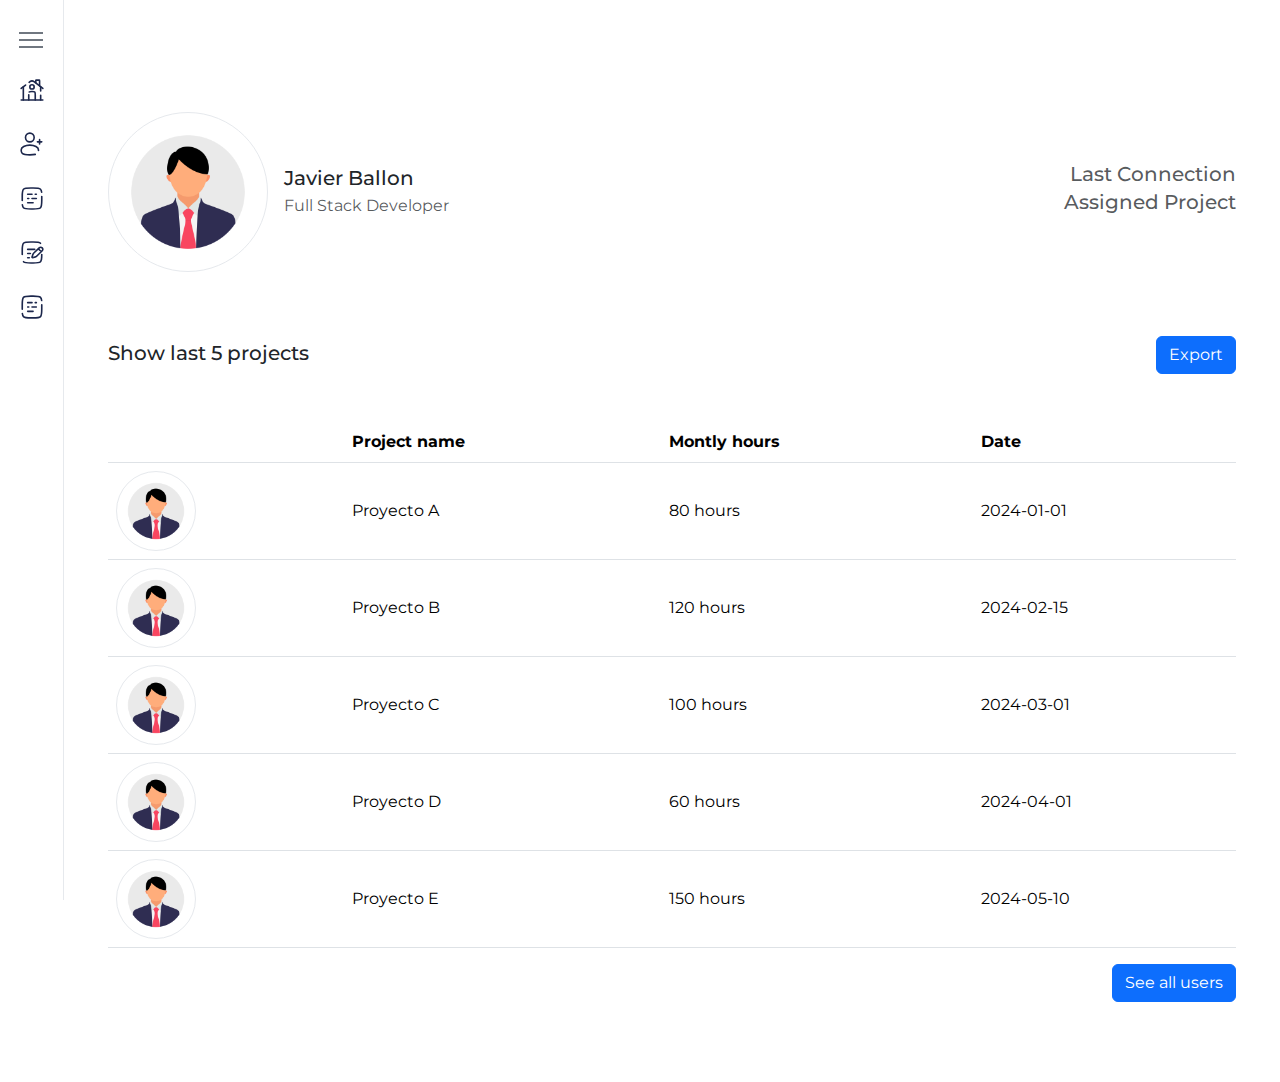
==== index.html @ 5c4740a0 "Se creo vista para users y admin" ====
<!DOCTYPE html>
<html lang="en">
<head>
    <meta charset="UTF-8">
    <meta name="viewport" content="width=device-width, initial-scale=1.0">
    <title>Web app Task Register</title>
    <link href="https://cdn.jsdelivr.net/npm/bootstrap@5.3.3/dist/css/bootstrap.min.css" rel="stylesheet" integrity="sha384-QWTKZyjpPEjISv5WaRU9OFeRpok6YctnYmDr5pNlyT2bRjXh0JMhjY6hW+ALEwIH" crossorigin="anonymous">
    <link rel="stylesheet" href="/css/style.css">
</head>
<body>
    <header>
        <div class="sidebar-app" id="sidebar">
            <nav>
                <ul>
                    <li class="menu-container-app">
                        <div class="menu-app" id="menu">
                            <div></div>
                            <div></div>
                            <div></div>
                        </div>
                    </li>
                    <li>
                        <a href="#">
                            <img src="/assets/icon/home-icon.svg" alt="">
                            <span>Home</span>
                        </a>
                    </li>
                    <li>
                        <a href="#">
                            <img src="/assets/icon/user-add-icon.svg" alt="">
                            <span>New User</span>
                        </a>
                    </li>
                    <li>
                        <a href="#">
                            <img src="/assets/icon/list-icon.svg" alt="">
                            <span> List User</span>
                        </a>
                    </li>
                    <li>
                        <a href="#">
                            <img src="/assets/icon/project-add-icon.svg" alt="">
                            <span>New Project</span>
                        </a>
                    </li>
                    <li>
                        <a href="#">
                            <img src="/assets/icon/list-icon.svg" alt="">
                            <span>List Project</span>
                        </a>
                    </li>
                </ul>
            </nav>
        </div>
    </header>
    <main id="main">
        <div class="container-fluid">
            <div class="row align-items-center">
              <div class="col-md-6 d-flex align-items-center">
                <div class="profile-icon me-3">
                    <img src="/assets/img/profile-img.png" alt="" class="rounded-circle profile-img">
                </div>
                <div>
                    <div class="h5 mb-1">
                        Javier Ballon
                    </div>
                    <div class="text-muted">
                        Full Stack Developer
                    </div>
                </div>
              </div>
              <div class="col-md-6 text-md-end">
                <div class="h5 mb-1 text-muted">Last Connection</div>
                <div class="h5 text-muted">Assigned Project</div>
              </div>
            </div>
        </div>
        <div class="container-fluid pt-5">
            <div class="row align-items-center">
                <div class="col-md-6 d-flex align-items-center">
                    <div class="h5 mb-1">
                        Show last 5 projects
                    </div>
                </div>
                <div class="col-md-6 text-md-end">
                    <button type="button" class="btn btn-primary">Export</button>
                </div>
            </div>
        </div>
        <div class="container-fluid py-5">
            <div class="row align-items-center">
                <div class="col-12">
                    <table class="table mx-auto">
                        <thead>
                          <tr>
                            <th scope="col"></th>
                            <th scope="col">Project name</th>
                            <th scope="col">Montly hours</th>
                            <th scope="col">Date</th>
                          </tr>
                        </thead>
                        <tbody>
                          <tr>
                            <th scope="row profile-icon me-3">
                                <img src="/assets/img/profile-img.png" alt="" class="rounded-circle profile-img-user">
                            </th>
                            <td class="align-middle">Proyecto A</td>
                            <td class="align-middle">80 hours</td>
                            <td class="align-middle">2024-01-01</td>
                          </tr>
                          <tr>
                            <th scope="row profile-icon me-3">
                                <img src="/assets/img/profile-img.png" alt="" class="rounded-circle profile-img-user">
                            </th>
                            <td class="align-middle">Proyecto B</td>
                            <td class="align-middle">120 hours</td>
                            <td class="align-middle">2024-02-15</td>
                          </tr>
                          <tr>
                            <th scope="row profile-icon me-3">
                                <img src="/assets/img/profile-img.png" alt="" class="rounded-circle profile-img-user">
                            </th>
                            <td class="align-middle">Proyecto C</td>
                            <td class="align-middle">100 hours</td>
                            <td class="align-middle">2024-03-01</td>
                          </tr>
                          <tr>
                            <th scope="row profile-icon me-3">
                                <img src="/assets/img/profile-img.png" alt="" class="rounded-circle profile-img-user">
                            </th>
                            <td class="align-middle">Proyecto D</td>
                            <td class="align-middle">60 hours</td>
                            <td class="align-middle">2024-04-01</td>
                          </tr>
                          <tr>
                            <th scope="row profile-icon me-3">
                                <img src="/assets/img/profile-img.png" alt="" class="rounded-circle profile-img-user">
                            </th>
                            <td class="align-middle">Proyecto E</td>
                            <td class="align-middle">150 hours</td>
                            <td class="align-middle">2024-05-10</td>
                          </tr>
                        </tbody>
                      </table>
                </div>
                <div class="col-md-12 text-md-end">
                    <button type="button" class="btn btn-primary">See all users</button>
                </div>
            </div>
        </div>
    </main>
    <script src="/script.js"></script>
    <script src="https://cdn.jsdelivr.net/npm/bootstrap@5.3.3/dist/js/bootstrap.bundle.min.js" integrity="sha384-YvpcrYf0tY3lHB60NNkmXc5s9fDVZLESaAA55NDzOxhy9GkcIdslK1eN7N6jIeHz" crossorigin="anonymous"></script>
</body>
</html>
---- css/style.css ----
@import url('https://fonts.googleapis.com/css2?family=Montserrat:ital,wght@0,100..900;1,100..900&display=swap');

:root {
    --background-color: white;
    --text-title-color: #053D4E;
    --text-color: #32363B;
    --icon-color: #32363B;
    --icon-menu-color: #707780;
    --menu-color: #707780;

    --text-selected-color: #355CC0;
    --background-selected: #EBF0FF;
    --background-hover: #EBF0FF;

    --border-color: #E6E9ED;
}

* {
    margin: 0;
    padding: 0;
    box-sizing: border-box;
    font-family: "Montserrat", sans-serif;
}

body {
    width: 100%;
    height: 100vh;
}

.sidebar-app {
    margin-top: 0;
    width: 4rem;
    height: 100%;
    position: fixed;
    top: 0;
    left: 0;
    z-index: 100;
    padding: 1.1rem 0;
    border-right: 1px solid var(--border-color);
    overflow-y: auto;
    background-color: var(--background-color);
    transition: width 0.5s ease;
}

.sidebar-app.menu-toggle-app {
    width: 13rem;
}

.sidebar-app ul {
    list-style: none;
    padding: 0;
    margin: 0;
}

.sidebar-app li {
    list-style: none;
}

.sidebar-app a {
    display: flex;
    align-items: center;
    gap: 1.3rem;
    padding: 0.9rem 0.7rem;
    text-decoration: none;
    margin: 0 0.5rem;
    border-radius: 0.5rem;
    white-space: nowrap;
    overflow: hidden;
    color: var(--text-color);
}

.sidebar-app a:hover {
    background-color: var(--background-hover);
}

.sidebar-app img {
    width: 1.6rem;
}

.menu-container-app {
    display: flex;
    align-items: center;
    gap: 1.3rem;
    padding: 0.9rem 0.7rem;
    margin: 0 0.5rem;
    cursor: pointer;
}

.menu-app {
    width: 1.5rem;
    height: 1rem;
    display: flex;
    flex-direction: column;
    justify-content: space-between;
}

.menu-app div {
    width: 100% !important;
    height: 0.15rem !important;
    background-color: var(--menu-color) !important;
}

main {
    margin-top: 4rem;
    margin-left: 4rem;
    padding: 2rem;
    transition: margin-left 0.5s ease;
}

main.menu-toggle-app {
    margin-left: 13rem;
}

.profile-icon {
    display: flex;
    justify-content: center;
    align-items: center;
    padding: 1rem 0;
}

.profile-img {
    width: 10rem;
    height: 10rem;
    border: 1px solid var(--border-color);
}

.profile-img-user {
    width: 5rem;
    height: 5rem;
    border: 1px solid var(--border-color);
}
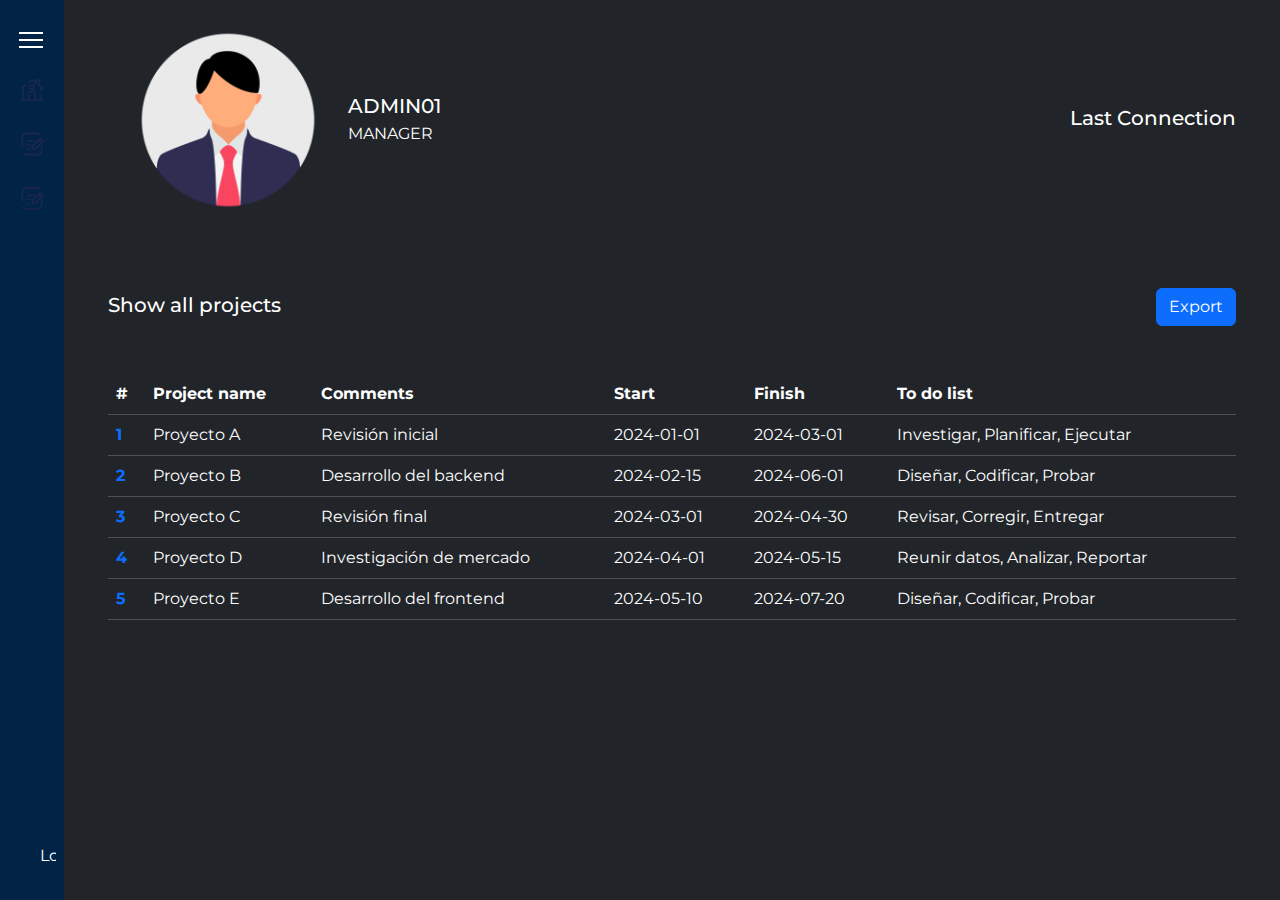
==== commit 22460286: "Se aplicaron las funciones correspondientes para mostrar las opciones dentro de dashboard de admin e" ====
--- a/index.html
+++ b/index.html
@@ -7,11 +7,11 @@
     <link href="https://cdn.jsdelivr.net/npm/bootstrap@5.3.3/dist/css/bootstrap.min.css" rel="stylesheet" integrity="sha384-QWTKZyjpPEjISv5WaRU9OFeRpok6YctnYmDr5pNlyT2bRjXh0JMhjY6hW+ALEwIH" crossorigin="anonymous">
     <link rel="stylesheet" href="/css/style.css">
 </head>
-<body>
+<body class="text-white">
     <header>
-        <div class="sidebar-app" id="sidebar">
-            <nav>
-                <ul>
+        <div>
+            <nav class="sidebar-app text-light" id="sidebar">
+                <ul class="list-unstyled flex-grow-1">
                     <li class="menu-container-app">
                         <div class="menu-app" id="menu">
                             <div></div>
@@ -20,33 +20,27 @@
                         </div>
                     </li>
                     <li>
-                        <a href="#">
+                        <a href="/index.html">
                             <img src="/assets/icon/home-icon.svg" alt="">
-                            <span>Home</span>
+                            <span class="">Home</span>
                         </a>
                     </li>
                     <li>
-                        <a href="#">
-                            <img src="/assets/icon/user-add-icon.svg" alt="">
-                            <span>New User</span>
-                        </a>
-                    </li>
-                    <li>
-                        <a href="#">
-                            <img src="/assets/icon/list-icon.svg" alt="">
-                            <span> List User</span>
-                        </a>
-                    </li>
-                    <li>
-                        <a href="#">
+                        <a href="#" id="add-project-admin" onclick="openForm()">
                             <img src="/assets/icon/project-add-icon.svg" alt="">
                             <span>New Project</span>
                         </a>
                     </li>
                     <li>
+                        <a href="#" id="list-users">
+                            <img src="/assets/icon/project-add-icon.svg" alt="">
+                            <span>List Users</span>
+                        </a>
+                    </li>
+                    <li class="mt-auto">
                         <a href="#">
-                            <img src="/assets/icon/list-icon.svg" alt="">
-                            <span>List Project</span>
+                            <img src="/assets/icon/logout-icon.svg" alt="">
+                            <span>Logout</span>
                         </a>
                     </li>
                 </ul>
@@ -54,32 +48,90 @@
         </div>
     </header>
     <main id="main">
+
         <div class="container-fluid">
             <div class="row align-items-center">
               <div class="col-md-6 d-flex align-items-center">
-                <div class="profile-icon me-3">
+                <div class="profile-icon">
                     <img src="/assets/img/profile-img.png" alt="" class="rounded-circle profile-img">
                 </div>
                 <div>
                     <div class="h5 mb-1">
-                        Javier Ballon
-                    </div>
-                    <div class="text-muted">
-                        Full Stack Developer
+                        ADMIN01
+                    </div>
+                    <div>
+                        MANAGER
                     </div>
                 </div>
               </div>
               <div class="col-md-6 text-md-end">
-                <div class="h5 mb-1 text-muted">Last Connection</div>
-                <div class="h5 text-muted">Assigned Project</div>
+                <div class="h5 mb-1">Last Connection</div>
               </div>
             </div>
         </div>
+
+        <div class="position-fixed top-0 start-0 end-0 bottom-0 bg-light bg-opacity-50 d-flex justify-content-center align-items-center z-index-1050 hidden-form" id="hidden-form-admin">
+            <div class="bg-black p-4 rounded shadow-lg w-100" style="max-width: 32rem; position: relative;">
+                <form action="" method="post">
+                    <h4 class="text-center text-light fw-bold mb-4">ADD PROJECT</h4>
+                    <div>
+                        <label for="projectName"></label>
+                        <input type="text" class="form-control custom-input" id="projectName" placeholder="Project name">
+                    </div>
+                    <div>
+                        <label for="comments"></label>
+                        <textarea type="text" class="form-control custom-input" id="comments" placeholder="Comments"></textarea>
+                    </div>
+                    <div class="mb-3">
+                        <label for="toDoList"></label>
+                        <textarea  class="form-control custom-input" id="toDoList" placeholder="To do list"></textarea>
+                    </div>
+                    <div class="d-flex justify-content-end">
+                        <button type="button" id="close-form" class="btn btn-danger me-2" onclick="closeForm()">Close</button>
+                        <button type="button" class="btn btn-success">Create</button>
+                    </div>
+                </form>
+            </div>
+        </div>
+        <div class="position-fixed top-0 start-0 end-0 bottom-0 bg-light bg-opacity-50 d-flex justify-content-center align-items-center z-index-1050 hidden-form-update" id="hidden-form-update-admin">
+            <div class="bg-black p-4 rounded shadow-lg w-100" style="max-width: 32rem; position: relative;">
+                <form action="" method="post">
+                    <h4 class="text-center text-light fw-bold mb-4">UPDATE PROJECT</h4>
+                    <div>
+                        <label for="projectName"></label>
+                        <input type="text" class="form-control custom-input" id="projectName" placeholder="Project name">
+                    </div>
+                    <div>
+                        <label for="comments"></label>
+                        <textarea type="text" class="form-control custom-input" id="comments" placeholder="Comments"></textarea>
+                    </div>
+                    <div class="mb-3">
+                        <label for="toDoList"></label>
+                        <textarea  class="form-control custom-input" id="toDoList" placeholder="To do list"></textarea>
+                    </div>
+                    <div class="d-flex justify-content-end">
+                        <button type="button" id="close-form" class="btn btn-danger me-2" onclick="closeFormUpdate()">Close</button>
+                        <button type="button" class="btn btn-success">Update</button>
+                    </div>
+                </form>
+            </div>
+        </div>
+        <div class="position-fixed top-0 start-0 end-0 bottom-0 bg-light bg-opacity-50 d-flex justify-content-center align-items-center z-index-1050 hidden-delete" id="hidden-delete-admin">
+            <div class="bg-black p-4 rounded-4 shadow-lg w-100" style="max-width: 32rem; position: relative;">
+                <h4 class="text-center text-light fw-bold mb-4">DELETE PROJECT</h4>
+                <p class="text-center">¿Estás seguro de que deseas eliminar este proyecto?</p>
+                <div class="d-flex justify-content-end">
+                    <button type="button" id="close-form" class="btn btn-danger me-2" style="width: 90px;">SI</button>
+                    <button type="button" class="btn btn-success" style="width: 90px;" onclick="closeDelete()">NO</button>
+                </div>
+            </div>
+        </div>
+
         <div class="container-fluid pt-5">
             <div class="row align-items-center">
                 <div class="col-md-6 d-flex align-items-center">
                     <div class="h5 mb-1">
-                        Show last 5 projects
+                        Show all projects
                     </div>
                 </div>
                 <div class="col-md-6 text-md-end">
@@ -87,69 +139,111 @@
                 </div>
             </div>
         </div>
+
         <div class="container-fluid py-5">
             <div class="row align-items-center">
                 <div class="col-12">
-                    <table class="table mx-auto">
+                    <table class="table table-dark mx-auto bg-black">
                         <thead>
                           <tr>
-                            <th scope="col"></th>
+                            <th scope="col">#</th>
                             <th scope="col">Project name</th>
-                            <th scope="col">Montly hours</th>
-                            <th scope="col">Date</th>
+                            <th scope="col">Comments</th>
+                            <th scope="col">Start</th>
+                            <th scope="col">Finish</th>
+                            <th scope="col">To do list</th>
                           </tr>
                         </thead>
                         <tbody>
                           <tr>
-                            <th scope="row profile-icon me-3">
-                                <img src="/assets/img/profile-img.png" alt="" class="rounded-circle profile-img-user">
-                            </th>
-                            <td class="align-middle">Proyecto A</td>
-                            <td class="align-middle">80 hours</td>
-                            <td class="align-middle">2024-01-01</td>
-                          </tr>
-                          <tr>
-                            <th scope="row profile-icon me-3">
-                                <img src="/assets/img/profile-img.png" alt="" class="rounded-circle profile-img-user">
-                            </th>
-                            <td class="align-middle">Proyecto B</td>
-                            <td class="align-middle">120 hours</td>
-                            <td class="align-middle">2024-02-15</td>
-                          </tr>
-                          <tr>
-                            <th scope="row profile-icon me-3">
-                                <img src="/assets/img/profile-img.png" alt="" class="rounded-circle profile-img-user">
-                            </th>
-                            <td class="align-middle">Proyecto C</td>
-                            <td class="align-middle">100 hours</td>
-                            <td class="align-middle">2024-03-01</td>
-                          </tr>
-                          <tr>
-                            <th scope="row profile-icon me-3">
-                                <img src="/assets/img/profile-img.png" alt="" class="rounded-circle profile-img-user">
-                            </th>
-                            <td class="align-middle">Proyecto D</td>
-                            <td class="align-middle">60 hours</td>
-                            <td class="align-middle">2024-04-01</td>
-                          </tr>
-                          <tr>
-                            <th scope="row profile-icon me-3">
-                                <img src="/assets/img/profile-img.png" alt="" class="rounded-circle profile-img-user">
-                            </th>
-                            <td class="align-middle">Proyecto E</td>
-                            <td class="align-middle">150 hours</td>
-                            <td class="align-middle">2024-05-10</td>
+                            <td>
+                                <a href="#" class="text-primary fw-bold text-decoration-none" data-menu="1" onclick="toggleMenu(event, 1)">
+                                    1
+                                </a>
+                                <div class="menu-admin position-absolute mt-2 border border-light bg-black text-light hidden-menu-admin" style="width: 12rem; z-index: 1050;" data-menu="1">
+                                    <button class="btn btn-link menu-item text-decoration-none text-white d-flex" onclick="editProject(1)">Edit</button>
+                                    <button class="btn btn-link menu-item text-decoration-none text-danger" onclick="deleteProject(1)">Delete</button>
+                                </div>
+                            </td>
+                            <td>Proyecto A</td>
+                            <td>Revisión inicial</td>
+                            <td>2024-01-01</td>
+                            <td>2024-03-01</td>
+                            <td>Investigar, Planificar, Ejecutar</td>
+                          </tr>
+                          <tr>
+                            <td>
+                                <a href="#" class="text-primary fw-bold text-decoration-none" data-menu="2" onclick="toggleMenu(event, 2)">
+                                    2
+                                </a>
+                                <div class="menu-admin position-absolute mt-2 border border-light bg-black text-light hidden-menu-admin" style="width: 12rem; z-index: 1050;" data-menu="2">
+                                    <button class="btn btn-link menu-item text-decoration-none text-white d-flex" onclick="editProject(2)">Edit</button>
+                                    <button class="btn btn-link menu-item text-decoration-none text-danger" onclick="deleteProject(2)">Delete</button>
+                                </div>
+                            </td>
+                            <td>Proyecto B</td>
+                            <td>Desarrollo del backend</td>
+                            <td>2024-02-15</td>
+                            <td>2024-06-01</td>
+                            <td>Diseñar, Codificar, Probar</td>   
+                          </tr>
+                          <tr>
+                            <td>
+                                <a href="#" class="text-primary fw-bold text-decoration-none" data-menu="3" onclick="toggleMenu(event, 3)">
+                                    3
+                                </a>
+                                <div class="menu-admin position-absolute mt-2 border border-light bg-black text-light hidden-menu-admin" style="width: 12rem; z-index: 1050;" data-menu="3">
+                                    <button class="btn btn-link menu-item text-decoration-none text-white d-flex" onclick="editProject(3)">Edit</button>
+                                    <button class="btn btn-link menu-item text-decoration-none text-danger" onclick="deleteProject(3)">Delete</button>
+                                </div>
+                            </td>
+                            <td>Proyecto C</td>
+                            <td>Revisión final</td>
+                            <td>2024-03-01</td>
+                            <td>2024-04-30</td>
+                            <td>Revisar, Corregir, Entregar</td> 
+                          </tr>
+                          <tr>
+                            <td>
+                                <a href="#" class="text-primary fw-bold text-decoration-none" data-menu="4" onclick="toggleMenu(event, 4)">
+                                    4
+                                </a>
+                                <div class="menu-admin position-absolute mt-2 border border-light bg-black text-light hidden-menu-admin" style="width: 12rem; z-index: 1050;" data-menu="4">
+                                    <button class="btn btn-link menu-item text-decoration-none text-white d-flex" onclick="editProject(4)">Edit</button>
+                                    <button class="btn btn-link menu-item text-decoration-none text-danger" onclick="deleteProject(4)">Delete</button>
+                                </div>
+                            </td>
+                            <td>Proyecto D</td>
+                            <td>Investigación de mercado</td>
+                            <td>2024-04-01</td>
+                            <td>2024-05-15</td>
+                            <td>Reunir datos, Analizar, Reportar</td>
+                          </tr>
+                          <tr>
+                            <td>
+                                <a href="#" class="text-primary fw-bold text-decoration-none" data-menu="5" onclick="toggleMenu(event, 5)">
+                                    5
+                                </a>
+                                <div class="menu-admin position-absolute mt-2 border border-light bg-black text-light hidden-menu-admin" style="width: 12rem; z-index: 1050;" data-menu="5">
+                                    <button class="btn btn-link menu-item text-decoration-none text-white d-flex" onclick="editProject(5)">Edit</button>
+                                    <button class="btn btn-link menu-item text-decoration-none text-danger" onclick="deleteProject(5)">Delete</button>
+                                </div>
+                            </td>
+                            <td>Proyecto E</td>
+                            <td>Desarrollo del frontend</td>
+                            <td>2024-05-10</td>
+                            <td>2024-07-20</td>
+                            <td>Diseñar, Codificar, Probar</td>
                           </tr>
                         </tbody>
                       </table>
                 </div>
-                <div class="col-md-12 text-md-end">
-                    <button type="button" class="btn btn-primary">See all users</button>
-                </div>
-            </div>
-        </div>
+            </div>
+        </div>
+        
     </main>
-    <script src="/script.js"></script>
+    <script src="/script/script-sidebar.js"></script>
+    <script src="/script/script-dashboard-admin.js"></script>
     <script src="https://cdn.jsdelivr.net/npm/bootstrap@5.3.3/dist/js/bootstrap.bundle.min.js" integrity="sha384-YvpcrYf0tY3lHB60NNkmXc5s9fDVZLESaAA55NDzOxhy9GkcIdslK1eN7N6jIeHz" crossorigin="anonymous"></script>
 </body>
 </html>--- a/css/style.css
+++ b/css/style.css
@@ -1,12 +1,15 @@
 @import url('https://fonts.googleapis.com/css2?family=Montserrat:ital,wght@0,100..900;1,100..900&display=swap');
 
+/**Estilos generales */
 :root {
     --background-color: white;
+    --background-color-sidebar: #012446;
     --text-title-color: #053D4E;
     --text-color: #32363B;
+    --text-color-sidebar: #FFF;
     --icon-color: #32363B;
     --icon-menu-color: #707780;
-    --menu-color: #707780;
+    --menu-color: #FFF;
 
     --text-selected-color: #355CC0;
     --background-selected: #EBF0FF;
@@ -14,48 +17,48 @@
 
     --border-color: #E6E9ED;
 }
-
 * {
     margin: 0;
     padding: 0;
     box-sizing: border-box;
     font-family: "Montserrat", sans-serif;
 }
-
 body {
     width: 100%;
     height: 100vh;
+    background-color: #212529;
 }
 
+/**Estilos del sidebar */
 .sidebar-app {
+    display: flex;
+    flex-direction: column;
     margin-top: 0;
     width: 4rem;
-    height: 100%;
+    height: 100vh;
     position: fixed;
     top: 0;
     left: 0;
     z-index: 100;
     padding: 1.1rem 0;
-    border-right: 1px solid var(--border-color);
     overflow-y: auto;
-    background-color: var(--background-color);
+    background-color: var(--background-color-sidebar);
     transition: width 0.5s ease;
 }
-
 .sidebar-app.menu-toggle-app {
     width: 13rem;
 }
-
 .sidebar-app ul {
+    display: flex;
+    flex-direction: column;
     list-style: none;
     padding: 0;
     margin: 0;
+    height: 100%;
 }
-
 .sidebar-app li {
     list-style: none;
 }
-
 .sidebar-app a {
     display: flex;
     align-items: center;
@@ -66,26 +69,31 @@
     border-radius: 0.5rem;
     white-space: nowrap;
     overflow: hidden;
-    color: var(--text-color);
+    color: var(--text-color-sidebar);
 }
-
 .sidebar-app a:hover {
     background-color: var(--background-hover);
+    color: #000 !important;
 }
-
+.sidebar-app a:hover img{
+    filter: brightness(0) saturate(100%) invert(0%) sepia(100%) saturate(0%) hue-rotate(360deg) brightness(0) contrast(100%);
+}
 .sidebar-app img {
     width: 1.6rem;
 }
+.sidebar-app .logout {
+    margin-top: auto;
+}
 
+/**Estilso del menu hamburguesa */
 .menu-container-app {
-    display: flex;
+    display: block;
     align-items: center;
     gap: 1.3rem;
     padding: 0.9rem 0.7rem;
     margin: 0 0.5rem;
     cursor: pointer;
 }
-
 .menu-app {
     width: 1.5rem;
     height: 1rem;
@@ -93,39 +101,67 @@
     flex-direction: column;
     justify-content: space-between;
 }
-
 .menu-app div {
     width: 100% !important;
     height: 0.15rem !important;
     background-color: var(--menu-color) !important;
 }
 
+/**Estilos generales para el main */
 main {
-    margin-top: 4rem;
     margin-left: 4rem;
-    padding: 2rem;
+    padding: 0 2rem;
     transition: margin-left 0.5s ease;
 }
-
 main.menu-toggle-app {
     margin-left: 13rem;
 }
 
+/**Estilos para la seccion 1 del main, donde se muestran profile, full name, position y last connection */
 .profile-icon {
     display: flex;
     justify-content: center;
     align-items: center;
-    padding: 1rem 0;
 }
-
 .profile-img {
-    width: 10rem;
-    height: 10rem;
-    border: 1px solid var(--border-color);
+    width: 15rem;
+    height: 15rem;
 }
-
 .profile-img-user {
     width: 5rem;
     height: 5rem;
     border: 1px solid var(--border-color);
 }
+
+/**Estilos de la seccion 2 del main, donde se muestra la tabla con la informacion de los proyectos del admin */
+.table {
+    color: #0000;
+}
+.table-dark {
+    background-color: #000 !important;
+}
+
+/**Estilos para personalizar los formularios de las opciones para crear, actualizar y eliminar proyectos */
+.custom-input {
+    background-color: #D9D9D9 !important;
+}
+.custom-input:focus {
+    outline: none !important;
+    box-shadow: none !important;
+    border: 0;
+}
+.hidden-form {
+    display: none !important;
+}
+.hidden-menu-user {
+    display: none !important;
+}
+.hidden-menu-admin {
+    display: none !important;
+}
+.hidden-form-update {
+    display: none !important;
+}
+.hidden-delete {
+    display: none !important;
+}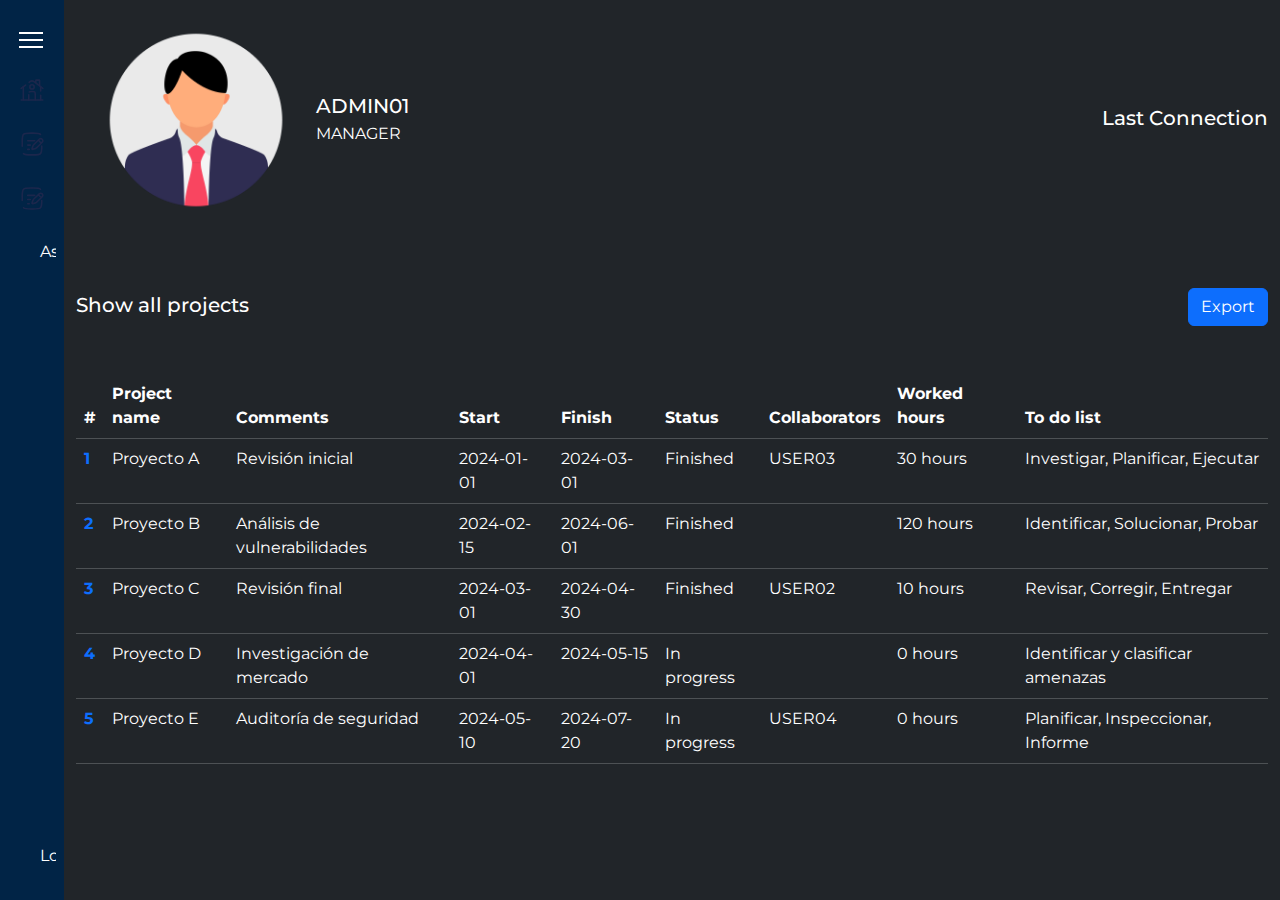
==== commit 33a2ac51: "Se modificaron las etiquetas dentro del dashboar de admin y se agregaron nuevas funciones en el scri" ====
--- a/index.html
+++ b/index.html
@@ -37,6 +37,12 @@
                             <span>List Users</span>
                         </a>
                     </li>
+                    <li>
+                        <a href="/pages/dashboard-assigned-projects-admin.html" id="list-users">
+                            <img src="/assets/icon/user-assigned-icon.svg" alt="">
+                            <span>Assigned projects</span>
+                        </a>
+                    </li>
                     <li class="mt-auto">
                         <a href="#">
                             <img src="/assets/icon/logout-icon.svg" alt="">
@@ -82,13 +88,50 @@
                         <label for="comments"></label>
                         <textarea type="text" class="form-control custom-input" id="comments" placeholder="Comments"></textarea>
                     </div>
-                    <div class="mb-3">
+                    <div>
                         <label for="toDoList"></label>
                         <textarea  class="form-control custom-input" id="toDoList" placeholder="To do list"></textarea>
                     </div>
+                    <div>
+                        <label for="workedHours"></label>
+                        <input type="number" class="form-control custom-input" id="workedHours" placeholder="Worked hours">
+                    </div>
+                    <div class="mb-3">
+                        <label for="completed"></label>
+                        <select id="completed" name="completed" class="form-select custom-input">
+                            <option value="0">To collaborate with?</option>
+                            <option value="user1">USER01</option>
+                            <option value="user2">USER02</option>
+                            <option value="user3">USER03</option>
+                            <option value="user4">USER04</option>
+                            <option value="user5">USER05</option>
+                        </select>
+                    </div>
                     <div class="d-flex justify-content-end">
                         <button type="button" id="close-form" class="btn btn-danger me-2" onclick="closeForm()">Close</button>
-                        <button type="button" class="btn btn-success">Create</button>
+                        <button type="submit" class="btn btn-success">Create</button>
+                    </div>
+                </form>
+            </div>
+        </div>
+        <div class="position-fixed top-0 start-0 end-0 bottom-0 bg-light bg-opacity-50 d-flex justify-content-center align-items-center z-index-1050 hidden-form-assigned" id="hidden-form-assigned-admin">
+            <div class="bg-black p-4 rounded shadow-lg w-100" style="max-width: 32rem; position: relative;">
+                <form action="" method="post">
+                    <h4 class="text-center text-light fw-bold mb-4">ASSIGNED PROJECT</h4>
+                    <div class="mb-3">
+                        <label for="completed"></label>
+                        <select id="completed" name="completed" class="form-select custom-input" multiple>
+                            <option value="0">Assigned project?</option>
+                            <option value="user1">USER01</option>
+                            <option value="user2">USER02</option>
+                            <option value="user3">USER03</option>
+                            <option value="user4">USER04</option>
+                            <option value="user5">USER05</option>
+                        </select>
+                    </div>
+                    <div class="d-flex justify-content-end">
+                        <button type="button" id="close-form" class="btn btn-danger me-2" onclick="closeFormAssigned()">Close</button>
+                        <button type="submit" class="btn btn-success">Update</button>
                     </div>
                 </form>
             </div>
@@ -105,13 +148,36 @@
                         <label for="comments"></label>
                         <textarea type="text" class="form-control custom-input" id="comments" placeholder="Comments"></textarea>
                     </div>
-                    <div class="mb-3">
+                    <div>
                         <label for="toDoList"></label>
                         <textarea  class="form-control custom-input" id="toDoList" placeholder="To do list"></textarea>
                     </div>
+                    <div>
+                        <label for="workedHours"></label>
+                        <input type="number" class="form-control custom-input" id="workedHours" placeholder="Worked hours">
+                    </div>
+                    <div>
+                        <label for="completed"></label>
+                        <select id="completed" name="completed" class="form-select custom-input">
+                            <option value="" disabled selected hidden>Project finished?</option>
+                            <option value="yes">Sí</option>
+                            <option value="no">No</option>
+                        </select>
+                    </div>
+                    <div class="mb-3">
+                        <label for="completed"></label>
+                        <select id="completed" name="completed" class="form-select custom-input">
+                            <option value="0">To collaborate with?</option>
+                            <option value="user1">USER01</option>
+                            <option value="user2">USER02</option>
+                            <option value="user3">USER03</option>
+                            <option value="user4">USER04</option>
+                            <option value="user5">USER05</option>
+                        </select>
+                    </div>
                     <div class="d-flex justify-content-end">
                         <button type="button" id="close-form" class="btn btn-danger me-2" onclick="closeFormUpdate()">Close</button>
-                        <button type="button" class="btn btn-success">Update</button>
+                        <button type="submit" class="btn btn-success">Update</button>
                     </div>
                 </form>
             </div>
@@ -151,6 +217,9 @@
                             <th scope="col">Comments</th>
                             <th scope="col">Start</th>
                             <th scope="col">Finish</th>
+                            <th scope="col">Status</th>
+                            <th scope="col">Collaborators</th>
+                            <th scope="col">Worked hours</th>
                             <th scope="col">To do list</th>
                           </tr>
                         </thead>
@@ -160,15 +229,19 @@
                                 <a href="#" class="text-primary fw-bold text-decoration-none" data-menu="1" onclick="toggleMenu(event, 1)">
                                     1
                                 </a>
-                                <div class="menu-admin position-absolute mt-2 border border-light bg-black text-light hidden-menu-admin" style="width: 12rem; z-index: 1050;" data-menu="1">
-                                    <button class="btn btn-link menu-item text-decoration-none text-white d-flex" onclick="editProject(1)">Edit</button>
-                                    <button class="btn btn-link menu-item text-decoration-none text-danger" onclick="deleteProject(1)">Delete</button>
+                                <div class="menu-admin position-absolute mt-2 border border-light rounded-4 bg-black text-light hidden-menu-admin" style="width: 12rem; z-index: 1050;" data-menu="1">
+                                    <button class="btn btn-link menu-item text-decoration-none text-white d-flex" onclick="editProject(1)">Update project</button>
+                                    <button class="btn btn-link menu-item text-decoration-none text-white" onclick="assignedProject(1)">Assigned project</button>
+                                    <button class="btn btn-link menu-item text-decoration-none text-danger" onclick="deleteProject(1)">Delete project</button>
                                 </div>
                             </td>
                             <td>Proyecto A</td>
                             <td>Revisión inicial</td>
                             <td>2024-01-01</td>
                             <td>2024-03-01</td>
+                            <td>Finished</td>
+                            <td>USER03</td>
+                            <td>30 hours</td>
                             <td>Investigar, Planificar, Ejecutar</td>
                           </tr>
                           <tr>
@@ -176,31 +249,39 @@
                                 <a href="#" class="text-primary fw-bold text-decoration-none" data-menu="2" onclick="toggleMenu(event, 2)">
                                     2
                                 </a>
-                                <div class="menu-admin position-absolute mt-2 border border-light bg-black text-light hidden-menu-admin" style="width: 12rem; z-index: 1050;" data-menu="2">
-                                    <button class="btn btn-link menu-item text-decoration-none text-white d-flex" onclick="editProject(2)">Edit</button>
-                                    <button class="btn btn-link menu-item text-decoration-none text-danger" onclick="deleteProject(2)">Delete</button>
+                                <div class="menu-admin position-absolute mt-2 border border-light rounded-4 bg-black text-light hidden-menu-admin" style="width: 12rem; z-index: 1050;" data-menu="2">
+                                    <button class="btn btn-link menu-item text-decoration-none text-white d-flex" onclick="editProject(2)">Update project</button>
+                                    <button class="btn btn-link menu-item text-decoration-none text-white" onclick="assignedProject(2)">Assigned project</button>
+                                    <button class="btn btn-link menu-item text-decoration-none text-danger" onclick="deleteProject(2)">Delete project</button>
                                 </div>
                             </td>
                             <td>Proyecto B</td>
-                            <td>Desarrollo del backend</td>
+                            <td>Análisis de vulnerabilidades</td>
                             <td>2024-02-15</td>
                             <td>2024-06-01</td>
-                            <td>Diseñar, Codificar, Probar</td>   
+                            <td>Finished</td>
+                            <td></td>
+                            <td>120 hours</td>
+                            <td>Identificar, Solucionar, Probar</td>   
                           </tr>
                           <tr>
                             <td>
                                 <a href="#" class="text-primary fw-bold text-decoration-none" data-menu="3" onclick="toggleMenu(event, 3)">
                                     3
                                 </a>
-                                <div class="menu-admin position-absolute mt-2 border border-light bg-black text-light hidden-menu-admin" style="width: 12rem; z-index: 1050;" data-menu="3">
-                                    <button class="btn btn-link menu-item text-decoration-none text-white d-flex" onclick="editProject(3)">Edit</button>
-                                    <button class="btn btn-link menu-item text-decoration-none text-danger" onclick="deleteProject(3)">Delete</button>
+                                <div class="menu-admin position-absolute mt-2 border border-light rounded-4 bg-black text-light hidden-menu-admin" style="width: 12rem; z-index: 1050;" data-menu="3">
+                                    <button class="btn btn-link menu-item text-decoration-none text-white d-flex" onclick="editProject(3)">Update project</button>
+                                    <button class="btn btn-link menu-item text-decoration-none text-white" onclick="assignedProject(3)">Assigned project</button>
+                                    <button class="btn btn-link menu-item text-decoration-none text-danger" onclick="deleteProject(3)">Delete project</button>
                                 </div>
                             </td>
                             <td>Proyecto C</td>
                             <td>Revisión final</td>
                             <td>2024-03-01</td>
                             <td>2024-04-30</td>
+                            <td>Finished</td>
+                            <td>USER02</td>
+                            <td>10 hours</td>
                             <td>Revisar, Corregir, Entregar</td> 
                           </tr>
                           <tr>
@@ -208,39 +289,47 @@
                                 <a href="#" class="text-primary fw-bold text-decoration-none" data-menu="4" onclick="toggleMenu(event, 4)">
                                     4
                                 </a>
-                                <div class="menu-admin position-absolute mt-2 border border-light bg-black text-light hidden-menu-admin" style="width: 12rem; z-index: 1050;" data-menu="4">
-                                    <button class="btn btn-link menu-item text-decoration-none text-white d-flex" onclick="editProject(4)">Edit</button>
-                                    <button class="btn btn-link menu-item text-decoration-none text-danger" onclick="deleteProject(4)">Delete</button>
+                                <div class="menu-admin position-absolute mt-2 border border-light rounded-4 bg-black text-light hidden-menu-admin" style="width: 12rem; z-index: 1050;" data-menu="4">
+                                    <button class="btn btn-link menu-item text-decoration-none text-white d-flex" onclick="editProject(4)">Update project</button>
+                                    <button class="btn btn-link menu-item text-decoration-none text-white" onclick="assignedProject(4)">Assigned project</button>
+                                    <button class="btn btn-link menu-item text-decoration-none text-danger" onclick="deleteProject(4)">Delete project</button>
                                 </div>
                             </td>
                             <td>Proyecto D</td>
                             <td>Investigación de mercado</td>
                             <td>2024-04-01</td>
                             <td>2024-05-15</td>
-                            <td>Reunir datos, Analizar, Reportar</td>
+                            <td>In progress</td>
+                            <td></td>
+                            <td>0 hours</td>
+                            <td>Identificar y clasificar amenazas</td>
                           </tr>
                           <tr>
                             <td>
                                 <a href="#" class="text-primary fw-bold text-decoration-none" data-menu="5" onclick="toggleMenu(event, 5)">
                                     5
                                 </a>
-                                <div class="menu-admin position-absolute mt-2 border border-light bg-black text-light hidden-menu-admin" style="width: 12rem; z-index: 1050;" data-menu="5">
-                                    <button class="btn btn-link menu-item text-decoration-none text-white d-flex" onclick="editProject(5)">Edit</button>
-                                    <button class="btn btn-link menu-item text-decoration-none text-danger" onclick="deleteProject(5)">Delete</button>
+                                <div class="menu-admin position-absolute mt-2 border border-light rounded-4 bg-black text-light hidden-menu-admin" style="width: 12rem; z-index: 1050;" data-menu="5">
+                                    <button class="btn btn-link menu-item text-decoration-none text-white d-flex" onclick="editProject(5)">Update project</button>
+                                    <button class="btn btn-link menu-item text-decoration-none text-white" onclick="assignedProject(5)">Assigned project</button>
+                                    <button class="btn btn-link menu-item text-decoration-none text-danger" onclick="deleteProject(5)">Delete project</button>
                                 </div>
                             </td>
                             <td>Proyecto E</td>
-                            <td>Desarrollo del frontend</td>
+                            <td>Auditoría de seguridad</td>
                             <td>2024-05-10</td>
                             <td>2024-07-20</td>
-                            <td>Diseñar, Codificar, Probar</td>
+                            <td>In progress</td>
+                            <td>USER04</td>
+                            <td>0 hours</td>
+                            <td>Planificar, Inspeccionar, Informe</td>
                           </tr>
                         </tbody>
                       </table>
                 </div>
             </div>
         </div>
-        
+
     </main>
     <script src="/script/script-sidebar.js"></script>
     <script src="/script/script-dashboard-admin.js"></script>
--- a/css/style.css
+++ b/css/style.css
@@ -46,7 +46,7 @@
     transition: width 0.5s ease;
 }
 .sidebar-app.menu-toggle-app {
-    width: 13rem;
+    width: 14rem;
 }
 .sidebar-app ul {
     display: flex;
@@ -110,11 +110,10 @@
 /**Estilos generales para el main */
 main {
     margin-left: 4rem;
-    padding: 0 2rem;
     transition: margin-left 0.5s ease;
 }
 main.menu-toggle-app {
-    margin-left: 13rem;
+    margin-left: 14rem;
 }
 
 /**Estilos para la seccion 1 del main, donde se muestran profile, full name, position y last connection */
@@ -145,7 +144,7 @@
 .custom-input {
     background-color: #D9D9D9 !important;
 }
-.custom-input:focus {
+.custom-input:focus, .custom-input:hover {
     outline: none !important;
     box-shadow: none !important;
     border: 0;
@@ -162,6 +161,9 @@
 .hidden-form-update {
     display: none !important;
 }
+.hidden-form-assigned {
+    display: none !important;
+}
 .hidden-delete {
     display: none !important;
 }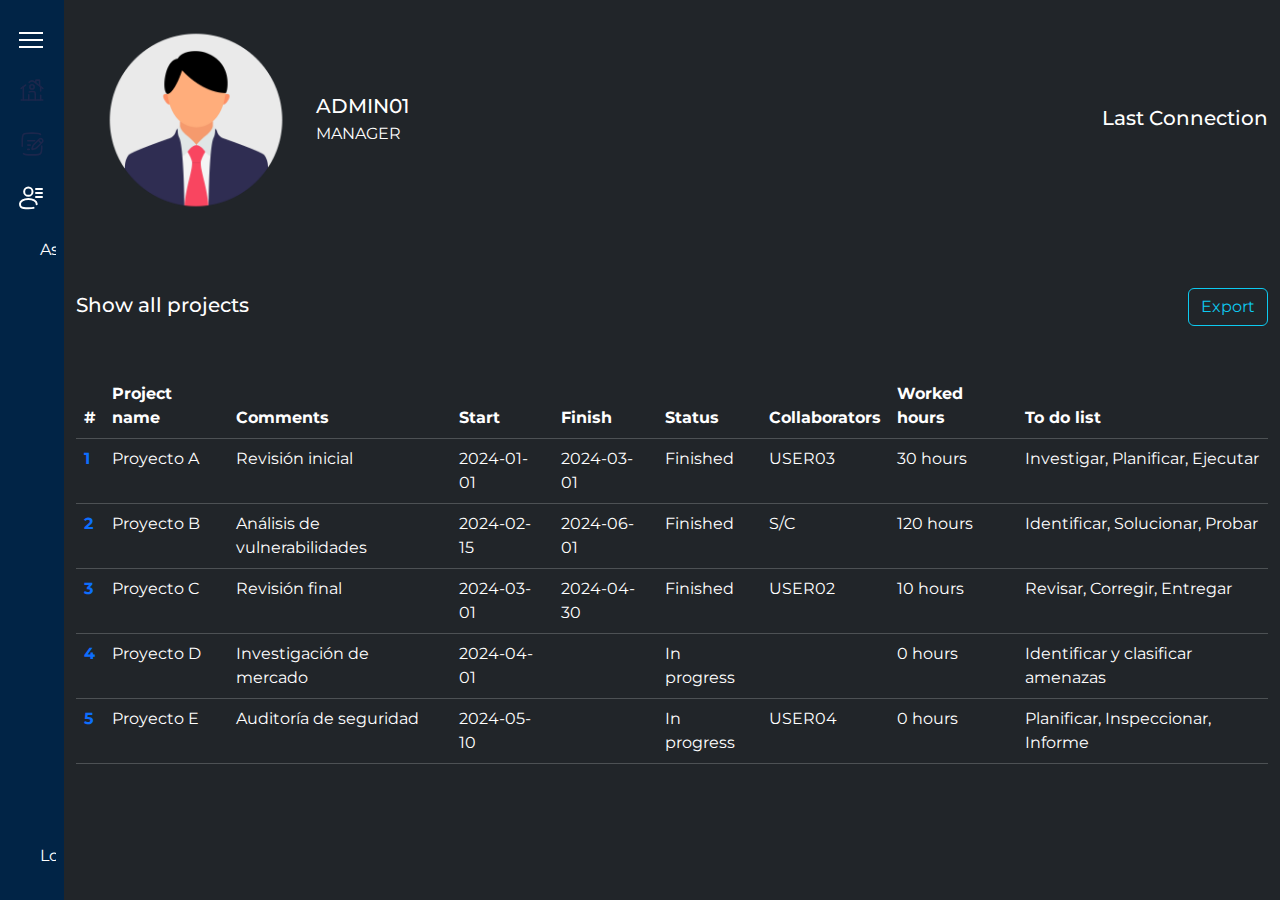
==== commit 7f04838b: "Se modificaron etiquetas" ====
--- a/index.html
+++ b/index.html
@@ -7,74 +7,54 @@
     <link href="https://cdn.jsdelivr.net/npm/bootstrap@5.3.3/dist/css/bootstrap.min.css" rel="stylesheet" integrity="sha384-QWTKZyjpPEjISv5WaRU9OFeRpok6YctnYmDr5pNlyT2bRjXh0JMhjY6hW+ALEwIH" crossorigin="anonymous">
     <link rel="stylesheet" href="/css/style.css">
 </head>
+
 <body class="text-white">
+    
     <header>
-        <div>
-            <nav class="sidebar-app text-light" id="sidebar">
-                <ul class="list-unstyled flex-grow-1">
-                    <li class="menu-container-app">
-                        <div class="menu-app" id="menu">
-                            <div></div>
-                            <div></div>
-                            <div></div>
-                        </div>
-                    </li>
-                    <li>
-                        <a href="/index.html">
-                            <img src="/assets/icon/home-icon.svg" alt="">
-                            <span class="">Home</span>
-                        </a>
-                    </li>
-                    <li>
-                        <a href="#" id="add-project-admin" onclick="openForm()">
-                            <img src="/assets/icon/project-add-icon.svg" alt="">
-                            <span>New Project</span>
-                        </a>
-                    </li>
-                    <li>
-                        <a href="#" id="list-users">
-                            <img src="/assets/icon/project-add-icon.svg" alt="">
-                            <span>List Users</span>
-                        </a>
-                    </li>
-                    <li>
-                        <a href="/pages/dashboard-assigned-projects-admin.html" id="list-users">
-                            <img src="/assets/icon/user-assigned-icon.svg" alt="">
-                            <span>Assigned projects</span>
-                        </a>
-                    </li>
-                    <li class="mt-auto">
-                        <a href="#">
-                            <img src="/assets/icon/logout-icon.svg" alt="">
-                            <span>Logout</span>
-                        </a>
-                    </li>
-                </ul>
-            </nav>
-        </div>
+        <nav class="sidebar-app text-light" id="sidebar">
+            <ul class="list-unstyled flex-grow-1">
+                <li class="menu-container-app">
+                    <div class="menu-app" id="menu">
+                        <div></div>
+                        <div></div>
+                        <div></div>
+                    </div>
+                </li>
+                <li>
+                    <a href="/index.html">
+                        <img src="/assets/icon/home-icon.svg" alt="">
+                        <span>Home</span>
+                    </a>
+                </li>
+                <li>
+                    <a href="#" id="add-project-admin" onclick="openForm()">
+                        <img src="/assets/icon/project-add-icon.svg" alt="">
+                        <span>New Project</span>
+                    </a>
+                </li>
+                <li>
+                    <a href="/pages/dashboard-list-users-admin.html">
+                        <img src="/assets/icon/list-users-icon.svg" alt="">
+                        <span>List Users</span>
+                    </a>
+                </li>
+                <li>
+                    <a href="/pages/dashboard-assigned-projects-admin.html">
+                        <img src="/assets/icon/user-assigned-icon.svg" alt="">
+                        <span>Assigned projects</span>
+                    </a>
+                </li>
+                <li class="mt-auto">
+                    <a href="#">
+                        <img src="/assets/icon/logout-icon.svg" alt="">
+                        <span>Logout</span>
+                    </a>
+                </li>
+            </ul>
+        </nav>
     </header>
+    
     <main id="main">
-
-        <div class="container-fluid">
-            <div class="row align-items-center">
-              <div class="col-md-6 d-flex align-items-center">
-                <div class="profile-icon">
-                    <img src="/assets/img/profile-img.png" alt="" class="rounded-circle profile-img">
-                </div>
-                <div>
-                    <div class="h5 mb-1">
-                        ADMIN01
-                    </div>
-                    <div>
-                        MANAGER
-                    </div>
-                </div>
-              </div>
-              <div class="col-md-6 text-md-end">
-                <div class="h5 mb-1">Last Connection</div>
-              </div>
-            </div>
-        </div>
 
         <div class="position-fixed top-0 start-0 end-0 bottom-0 bg-light bg-opacity-50 d-flex justify-content-center align-items-center z-index-1050 hidden-form" id="hidden-form-admin">
             <div class="bg-black p-4 rounded shadow-lg w-100" style="max-width: 32rem; position: relative;">
@@ -98,7 +78,7 @@
                     </div>
                     <div class="mb-3">
                         <label for="completed"></label>
-                        <select id="completed" name="completed" class="form-select custom-input">
+                        <select id="completed" name="completed" class="form-select custom-input" multiple>
                             <option value="0">To collaborate with?</option>
                             <option value="user1">USER01</option>
                             <option value="user2">USER02</option>
@@ -109,11 +89,12 @@
                     </div>
                     <div class="d-flex justify-content-end">
                         <button type="button" id="close-form" class="btn btn-danger me-2" onclick="closeForm()">Close</button>
-                        <button type="submit" class="btn btn-success">Create</button>
+                        <button type="button" id="create-project" class="btn btn-success" onclick="createProject(event)">Create</button>
                     </div>
                 </form>
             </div>
         </div>
+        
         <div class="position-fixed top-0 start-0 end-0 bottom-0 bg-light bg-opacity-50 d-flex justify-content-center align-items-center z-index-1050 hidden-form-assigned" id="hidden-form-assigned-admin">
             <div class="bg-black p-4 rounded shadow-lg w-100" style="max-width: 32rem; position: relative;">
                 <form action="" method="post">
@@ -136,6 +117,7 @@
                 </form>
             </div>
         </div>
+
         <div class="position-fixed top-0 start-0 end-0 bottom-0 bg-light bg-opacity-50 d-flex justify-content-center align-items-center z-index-1050 hidden-form-update" id="hidden-form-update-admin">
             <div class="bg-black p-4 rounded shadow-lg w-100" style="max-width: 32rem; position: relative;">
                 <form action="" method="post">
@@ -158,15 +140,7 @@
                     </div>
                     <div>
                         <label for="completed"></label>
-                        <select id="completed" name="completed" class="form-select custom-input">
-                            <option value="" disabled selected hidden>Project finished?</option>
-                            <option value="yes">Sí</option>
-                            <option value="no">No</option>
-                        </select>
-                    </div>
-                    <div class="mb-3">
-                        <label for="completed"></label>
-                        <select id="completed" name="completed" class="form-select custom-input">
+                        <select id="completed" name="completed" class="form-select custom-input" multiple>
                             <option value="0">To collaborate with?</option>
                             <option value="user1">USER01</option>
                             <option value="user2">USER02</option>
@@ -175,6 +149,14 @@
                             <option value="user5">USER05</option>
                         </select>
                     </div>
+                    <div class="mb-3">
+                        <label for="completed"></label>
+                        <select id="completed" name="completed" class="form-select custom-input">
+                            <option value="" disabled selected hidden>Project finished?</option>
+                            <option value="yes">Sí</option>
+                            <option value="no">No</option>
+                        </select>
+                    </div>
                     <div class="d-flex justify-content-end">
                         <button type="button" id="close-form" class="btn btn-danger me-2" onclick="closeFormUpdate()">Close</button>
                         <button type="submit" class="btn btn-success">Update</button>
@@ -182,6 +164,7 @@
                 </form>
             </div>
         </div>
+
         <div class="position-fixed top-0 start-0 end-0 bottom-0 bg-light bg-opacity-50 d-flex justify-content-center align-items-center z-index-1050 hidden-delete" id="hidden-delete-admin">
             <div class="bg-black p-4 rounded-4 shadow-lg w-100" style="max-width: 32rem; position: relative;">
                 <h4 class="text-center text-light fw-bold mb-4">DELETE PROJECT</h4>
@@ -193,6 +176,27 @@
             </div>
         </div>
 
+        <div class="container-fluid">
+            <div class="row align-items-center">
+              <div class="col-md-6 d-flex align-items-center">
+                <div class="profile-icon">
+                    <img src="/assets/img/profile-img.png" alt="" class="rounded-circle profile-img">
+                </div>
+                <div>
+                    <div class="h5 mb-1">
+                        ADMIN01
+                    </div>
+                    <div>
+                        MANAGER
+                    </div>
+                </div>
+              </div>
+              <div class="col-md-6 text-md-end">
+                <div class="h5 mb-1">Last Connection</div>
+              </div>
+            </div>
+        </div>
+
         <div class="container-fluid pt-5">
             <div class="row align-items-center">
                 <div class="col-md-6 d-flex align-items-center">
@@ -201,129 +205,129 @@
                     </div>
                 </div>
                 <div class="col-md-6 text-md-end">
-                    <button type="button" class="btn btn-primary">Export</button>
+                    <button type="button" class="btn btn-outline-info">Export</button>
                 </div>
             </div>
         </div>
 
         <div class="container-fluid py-5">
             <div class="row align-items-center">
-                <div class="col-12">
+                <div class="col-12 table-responsive">
                     <table class="table table-dark mx-auto bg-black">
                         <thead>
-                          <tr>
-                            <th scope="col">#</th>
-                            <th scope="col">Project name</th>
-                            <th scope="col">Comments</th>
-                            <th scope="col">Start</th>
-                            <th scope="col">Finish</th>
-                            <th scope="col">Status</th>
-                            <th scope="col">Collaborators</th>
-                            <th scope="col">Worked hours</th>
-                            <th scope="col">To do list</th>
-                          </tr>
+                            <tr>
+                                <th scope="col">#</th>
+                                <th scope="col">Project name</th>
+                                <th scope="col">Comments</th>
+                                <th scope="col">Start</th>
+                                <th scope="col">Finish</th>
+                                <th scope="col">Status</th>
+                                <th scope="col">Collaborators</th>
+                                <th scope="col">Worked hours</th>
+                                <th scope="col">To do list</th>
+                            </tr>
                         </thead>
                         <tbody>
-                          <tr>
-                            <td>
-                                <a href="#" class="text-primary fw-bold text-decoration-none" data-menu="1" onclick="toggleMenu(event, 1)">
-                                    1
-                                </a>
-                                <div class="menu-admin position-absolute mt-2 border border-light rounded-4 bg-black text-light hidden-menu-admin" style="width: 12rem; z-index: 1050;" data-menu="1">
-                                    <button class="btn btn-link menu-item text-decoration-none text-white d-flex" onclick="editProject(1)">Update project</button>
-                                    <button class="btn btn-link menu-item text-decoration-none text-white" onclick="assignedProject(1)">Assigned project</button>
-                                    <button class="btn btn-link menu-item text-decoration-none text-danger" onclick="deleteProject(1)">Delete project</button>
-                                </div>
-                            </td>
-                            <td>Proyecto A</td>
-                            <td>Revisión inicial</td>
-                            <td>2024-01-01</td>
-                            <td>2024-03-01</td>
-                            <td>Finished</td>
-                            <td>USER03</td>
-                            <td>30 hours</td>
-                            <td>Investigar, Planificar, Ejecutar</td>
-                          </tr>
-                          <tr>
-                            <td>
-                                <a href="#" class="text-primary fw-bold text-decoration-none" data-menu="2" onclick="toggleMenu(event, 2)">
-                                    2
-                                </a>
-                                <div class="menu-admin position-absolute mt-2 border border-light rounded-4 bg-black text-light hidden-menu-admin" style="width: 12rem; z-index: 1050;" data-menu="2">
-                                    <button class="btn btn-link menu-item text-decoration-none text-white d-flex" onclick="editProject(2)">Update project</button>
-                                    <button class="btn btn-link menu-item text-decoration-none text-white" onclick="assignedProject(2)">Assigned project</button>
-                                    <button class="btn btn-link menu-item text-decoration-none text-danger" onclick="deleteProject(2)">Delete project</button>
-                                </div>
-                            </td>
-                            <td>Proyecto B</td>
-                            <td>Análisis de vulnerabilidades</td>
-                            <td>2024-02-15</td>
-                            <td>2024-06-01</td>
-                            <td>Finished</td>
-                            <td></td>
-                            <td>120 hours</td>
-                            <td>Identificar, Solucionar, Probar</td>   
-                          </tr>
-                          <tr>
-                            <td>
-                                <a href="#" class="text-primary fw-bold text-decoration-none" data-menu="3" onclick="toggleMenu(event, 3)">
-                                    3
-                                </a>
-                                <div class="menu-admin position-absolute mt-2 border border-light rounded-4 bg-black text-light hidden-menu-admin" style="width: 12rem; z-index: 1050;" data-menu="3">
-                                    <button class="btn btn-link menu-item text-decoration-none text-white d-flex" onclick="editProject(3)">Update project</button>
-                                    <button class="btn btn-link menu-item text-decoration-none text-white" onclick="assignedProject(3)">Assigned project</button>
-                                    <button class="btn btn-link menu-item text-decoration-none text-danger" onclick="deleteProject(3)">Delete project</button>
-                                </div>
-                            </td>
-                            <td>Proyecto C</td>
-                            <td>Revisión final</td>
-                            <td>2024-03-01</td>
-                            <td>2024-04-30</td>
-                            <td>Finished</td>
-                            <td>USER02</td>
-                            <td>10 hours</td>
-                            <td>Revisar, Corregir, Entregar</td> 
-                          </tr>
-                          <tr>
-                            <td>
-                                <a href="#" class="text-primary fw-bold text-decoration-none" data-menu="4" onclick="toggleMenu(event, 4)">
-                                    4
-                                </a>
-                                <div class="menu-admin position-absolute mt-2 border border-light rounded-4 bg-black text-light hidden-menu-admin" style="width: 12rem; z-index: 1050;" data-menu="4">
-                                    <button class="btn btn-link menu-item text-decoration-none text-white d-flex" onclick="editProject(4)">Update project</button>
-                                    <button class="btn btn-link menu-item text-decoration-none text-white" onclick="assignedProject(4)">Assigned project</button>
-                                    <button class="btn btn-link menu-item text-decoration-none text-danger" onclick="deleteProject(4)">Delete project</button>
-                                </div>
-                            </td>
-                            <td>Proyecto D</td>
-                            <td>Investigación de mercado</td>
-                            <td>2024-04-01</td>
-                            <td>2024-05-15</td>
-                            <td>In progress</td>
-                            <td></td>
-                            <td>0 hours</td>
-                            <td>Identificar y clasificar amenazas</td>
-                          </tr>
-                          <tr>
-                            <td>
-                                <a href="#" class="text-primary fw-bold text-decoration-none" data-menu="5" onclick="toggleMenu(event, 5)">
-                                    5
-                                </a>
-                                <div class="menu-admin position-absolute mt-2 border border-light rounded-4 bg-black text-light hidden-menu-admin" style="width: 12rem; z-index: 1050;" data-menu="5">
-                                    <button class="btn btn-link menu-item text-decoration-none text-white d-flex" onclick="editProject(5)">Update project</button>
-                                    <button class="btn btn-link menu-item text-decoration-none text-white" onclick="assignedProject(5)">Assigned project</button>
-                                    <button class="btn btn-link menu-item text-decoration-none text-danger" onclick="deleteProject(5)">Delete project</button>
-                                </div>
-                            </td>
-                            <td>Proyecto E</td>
-                            <td>Auditoría de seguridad</td>
-                            <td>2024-05-10</td>
-                            <td>2024-07-20</td>
-                            <td>In progress</td>
-                            <td>USER04</td>
-                            <td>0 hours</td>
-                            <td>Planificar, Inspeccionar, Informe</td>
-                          </tr>
+                            <tr>
+                                <td>
+                                    <a href="#" class="text-primary fw-bold text-decoration-none" data-menu="1" onclick="toggleMenu(event, 1)">
+                                        1
+                                    </a>
+                                    <div class="menu-admin position-absolute mt-2 border border-light rounded-4 bg-black text-light hidden-menu-admin" style="width: 12rem; z-index: 1050;" data-menu="1">
+                                        <button class="btn btn-link menu-item text-decoration-none text-white d-flex" onclick="editProject(1)">Update project</button>
+                                        <button class="btn btn-link menu-item text-decoration-none text-white" onclick="assignedProject(1)">Assigned project</button>
+                                        <button class="btn btn-link menu-item text-decoration-none text-danger" onclick="deleteProject(1)">Delete project</button>
+                                    </div>
+                                </td>
+                                <td>Proyecto A</td>
+                                <td>Revisión inicial</td>
+                                <td>2024-01-01</td>
+                                <td>2024-03-01</td>
+                                <td>Finished</td>
+                                <td>USER03</td>
+                                <td>30 hours</td>
+                                <td>Investigar, Planificar, Ejecutar</td>
+                            </tr>
+                            <tr>
+                                <td>
+                                    <a href="#" class="text-primary fw-bold text-decoration-none" data-menu="2" onclick="toggleMenu(event, 2)">
+                                        2
+                                    </a>
+                                    <div class="menu-admin position-absolute mt-2 border border-light rounded-4 bg-black text-light hidden-menu-admin" style="width: 12rem; z-index: 1050;" data-menu="2">
+                                        <button class="btn btn-link menu-item text-decoration-none text-white d-flex" onclick="editProject(2)">Update project</button>
+                                        <button class="btn btn-link menu-item text-decoration-none text-white" onclick="assignedProject(2)">Assigned project</button>
+                                        <button class="btn btn-link menu-item text-decoration-none text-danger" onclick="deleteProject(2)">Delete project</button>
+                                    </div>
+                                </td>
+                                <td>Proyecto B</td>
+                                <td>Análisis de vulnerabilidades</td>
+                                <td>2024-02-15</td>
+                                <td>2024-06-01</td>
+                                <td>Finished</td>
+                                <td>S/C</td>
+                                <td>120 hours</td>
+                                <td>Identificar, Solucionar, Probar</td>   
+                            </tr>
+                            <tr>
+                                <td>
+                                    <a href="#" class="text-primary fw-bold text-decoration-none" data-menu="3" onclick="toggleMenu(event, 3)">
+                                        3
+                                    </a>
+                                    <div class="menu-admin position-absolute mt-2 border border-light rounded-4 bg-black text-light hidden-menu-admin" style="width: 12rem; z-index: 1050;" data-menu="3">
+                                        <button class="btn btn-link menu-item text-decoration-none text-white d-flex" onclick="editProject(3)">Update project</button>
+                                        <button class="btn btn-link menu-item text-decoration-none text-white" onclick="assignedProject(3)">Assigned project</button>
+                                        <button class="btn btn-link menu-item text-decoration-none text-danger" onclick="deleteProject(3)">Delete project</button>
+                                    </div>
+                                </td>
+                                <td>Proyecto C</td>
+                                <td>Revisión final</td>
+                                <td>2024-03-01</td>
+                                <td>2024-04-30</td>
+                                <td>Finished</td>
+                                <td>USER02</td>
+                                <td>10 hours</td>
+                                <td>Revisar, Corregir, Entregar</td> 
+                            </tr>
+                            <tr>
+                                <td>
+                                    <a href="#" class="text-primary fw-bold text-decoration-none" data-menu="4" onclick="toggleMenu(event, 4)">
+                                        4
+                                    </a>
+                                    <div class="menu-admin position-absolute mt-2 border border-light rounded-4 bg-black text-light hidden-menu-admin" style="width: 12rem; z-index: 1050;" data-menu="4">
+                                        <button class="btn btn-link menu-item text-decoration-none text-white d-flex" onclick="editProject(4)">Update project</button>
+                                        <button class="btn btn-link menu-item text-decoration-none text-white" onclick="assignedProject(4)">Assigned project</button>
+                                        <button class="btn btn-link menu-item text-decoration-none text-danger" onclick="deleteProject(4)">Delete project</button>
+                                    </div>
+                                </td>
+                                <td>Proyecto D</td>
+                                <td>Investigación de mercado</td>
+                                <td>2024-04-01</td>
+                                <td></td>
+                                <td>In progress</td>
+                                <td></td>
+                                <td>0 hours</td>
+                                <td>Identificar y clasificar amenazas</td>
+                            </tr>
+                            <tr>
+                                <td>
+                                    <a href="#" class="text-primary fw-bold text-decoration-none" data-menu="5" onclick="toggleMenu(event, 5)">
+                                        5
+                                    </a>
+                                    <div class="menu-admin position-absolute mt-2 border border-light rounded-4 bg-black text-light hidden-menu-admin" style="width: 12rem; z-index: 1050;" data-menu="5">
+                                        <button class="btn btn-link menu-item text-decoration-none text-white d-flex" onclick="editProject(5)">Update project</button>
+                                        <button class="btn btn-link menu-item text-decoration-none text-white" onclick="assignedProject(5)">Assigned project</button>
+                                        <button class="btn btn-link menu-item text-decoration-none text-danger" onclick="deleteProject(5)">Delete project</button>
+                                    </div>
+                                </td>
+                                <td>Proyecto E</td>
+                                <td>Auditoría de seguridad</td>
+                                <td>2024-05-10</td>
+                                <td></td>
+                                <td>In progress</td>
+                                <td>USER04</td>
+                                <td>0 hours</td>
+                                <td>Planificar, Inspeccionar, Informe</td>
+                            </tr>
                         </tbody>
                       </table>
                 </div>
@@ -331,6 +335,7 @@
         </div>
 
     </main>
+    <script src="https://cdn.jsdelivr.net/npm/sweetalert2@11"></script>
     <script src="/script/script-sidebar.js"></script>
     <script src="/script/script-dashboard-admin.js"></script>
     <script src="https://cdn.jsdelivr.net/npm/bootstrap@5.3.3/dist/js/bootstrap.bundle.min.js" integrity="sha384-YvpcrYf0tY3lHB60NNkmXc5s9fDVZLESaAA55NDzOxhy9GkcIdslK1eN7N6jIeHz" crossorigin="anonymous"></script>
--- a/css/style.css
+++ b/css/style.css
@@ -127,8 +127,8 @@
     height: 15rem;
 }
 .profile-img-user {
-    width: 5rem;
-    height: 5rem;
+    width: 3.5rem;
+    height: 3.5rem;
     border: 1px solid var(--border-color);
 }
 
@@ -166,4 +166,7 @@
 }
 .hidden-delete {
     display: none !important;
+}
+.hidden-new-user {
+    display: none !important;
 }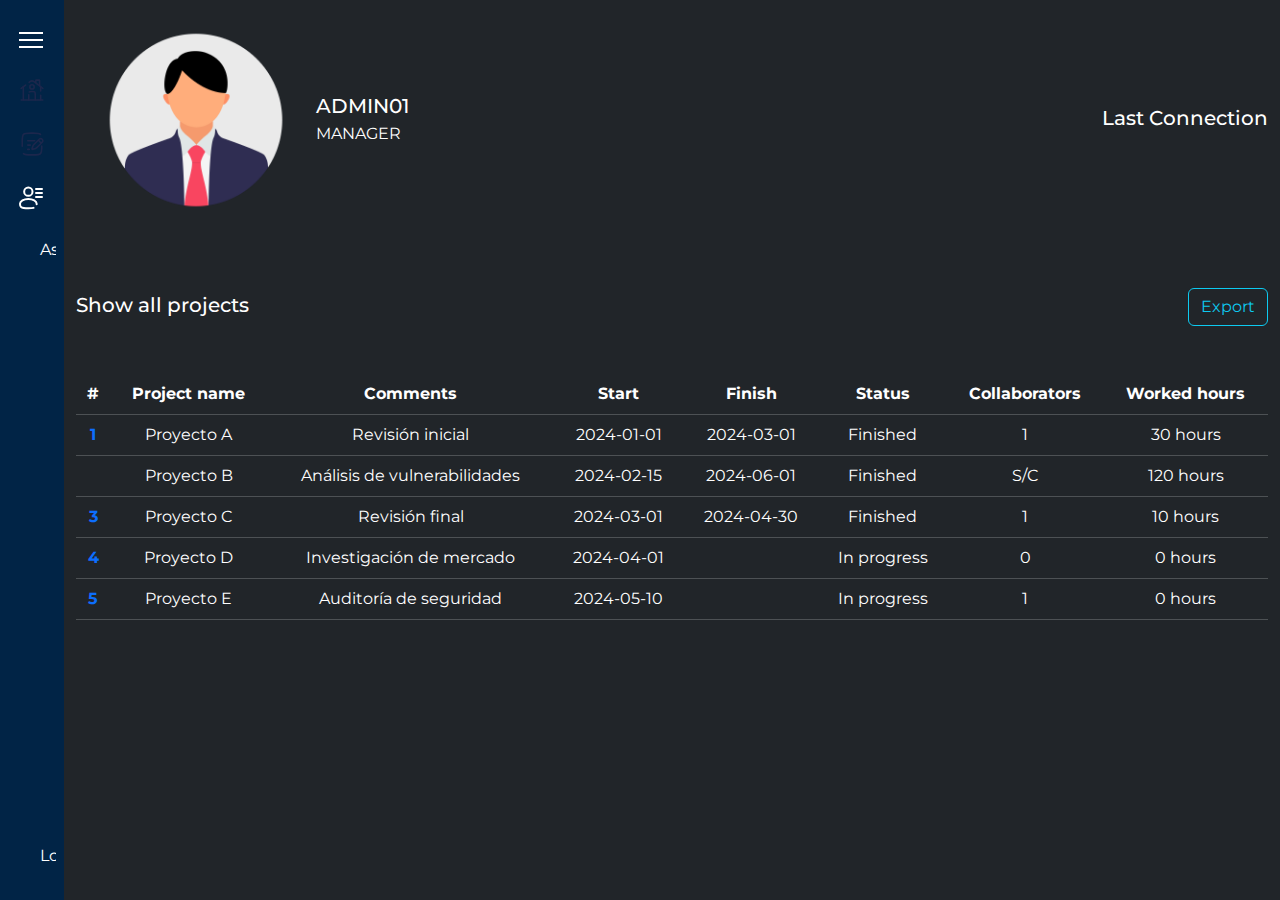
==== commit ef0b4e50: "Se realizaron cambios dentro de las etiquetas que conforman la tabla" ====
--- a/index.html
+++ b/index.html
@@ -213,7 +213,7 @@
         <div class="container-fluid py-5">
             <div class="row align-items-center">
                 <div class="col-12 table-responsive">
-                    <table class="table table-dark mx-auto bg-black">
+                    <table class="table table-dark mx-auto bg-black text-center">
                         <thead>
                             <tr>
                                 <th scope="col">#</th>
@@ -224,7 +224,6 @@
                                 <th scope="col">Status</th>
                                 <th scope="col">Collaborators</th>
                                 <th scope="col">Worked hours</th>
-                                <th scope="col">To do list</th>
                             </tr>
                         </thead>
                         <tbody>
@@ -234,9 +233,9 @@
                                         1
                                     </a>
                                     <div class="menu-admin position-absolute mt-2 border border-light rounded-4 bg-black text-light hidden-menu-admin" style="width: 12rem; z-index: 1050;" data-menu="1">
-                                        <button class="btn btn-link menu-item text-decoration-none text-white d-flex" onclick="editProject(1)">Update project</button>
+                                        <button class="btn btn-link menu-item text-decoration-none text-white d-flex" onclick="editProject(1)"><img src="/assets/icon/update-icon.svg" alt="" class="me-2">Update project</button>
                                         <button class="btn btn-link menu-item text-decoration-none text-white" onclick="assignedProject(1)">Assigned project</button>
-                                        <button class="btn btn-link menu-item text-decoration-none text-danger" onclick="deleteProject(1)">Delete project</button>
+                                        <button class="btn btn-link menu-item text-decoration-none text-danger" onclick="deleteProject(1)"><img src="/assets/icon/delete-icon.svg" alt="" class="me-2">Delete project</button>
                                     </div>
                                 </td>
                                 <td>Proyecto A</td>
@@ -244,20 +243,16 @@
                                 <td>2024-01-01</td>
                                 <td>2024-03-01</td>
                                 <td>Finished</td>
-                                <td>USER03</td>
+                                <td>1</td>
                                 <td>30 hours</td>
-                                <td>Investigar, Planificar, Ejecutar</td>
-                            </tr>
-                            <tr>
-                                <td>
-                                    <a href="#" class="text-primary fw-bold text-decoration-none" data-menu="2" onclick="toggleMenu(event, 2)">
-                                        2
-                                    </a>
-                                    <div class="menu-admin position-absolute mt-2 border border-light rounded-4 bg-black text-light hidden-menu-admin" style="width: 12rem; z-index: 1050;" data-menu="2">
-                                        <button class="btn btn-link menu-item text-decoration-none text-white d-flex" onclick="editProject(2)">Update project</button>
-                                        <button class="btn btn-link menu-item text-decoration-none text-white" onclick="assignedProject(2)">Assigned project</button>
-                                        <button class="btn btn-link menu-item text-decoration-none text-danger" onclick="deleteProject(2)">Delete project</button>
-                                    </div>
+                            </tr>
+                            <tr>
+                                <td>
+                                    <a href="#" class="text-decoration-none" data-menu="2" onclick="toggleMenu(event, 2)">
+                                        <img src="/assets/icon/update-icon.svg" alt="" onclick="editProject(2)">
+                                        <img src="/assets/icon/search-icon.svg" alt="" class="mx-auto">
+                                        <img src="/assets/icon/delete-icon.svg" alt="" onclick="deleteProject(2)">
+                                    </a>
                                 </td>
                                 <td>Proyecto B</td>
                                 <td>Análisis de vulnerabilidades</td>
@@ -265,8 +260,7 @@
                                 <td>2024-06-01</td>
                                 <td>Finished</td>
                                 <td>S/C</td>
-                                <td>120 hours</td>
-                                <td>Identificar, Solucionar, Probar</td>   
+                                <td>120 hours</td>   
                             </tr>
                             <tr>
                                 <td>
@@ -284,9 +278,8 @@
                                 <td>2024-03-01</td>
                                 <td>2024-04-30</td>
                                 <td>Finished</td>
-                                <td>USER02</td>
-                                <td>10 hours</td>
-                                <td>Revisar, Corregir, Entregar</td> 
+                                <td>1</td>
+                                <td>10 hours</td> 
                             </tr>
                             <tr>
                                 <td>
@@ -304,9 +297,8 @@
                                 <td>2024-04-01</td>
                                 <td></td>
                                 <td>In progress</td>
-                                <td></td>
+                                <td>0</td>
                                 <td>0 hours</td>
-                                <td>Identificar y clasificar amenazas</td>
                             </tr>
                             <tr>
                                 <td>
@@ -324,9 +316,8 @@
                                 <td>2024-05-10</td>
                                 <td></td>
                                 <td>In progress</td>
-                                <td>USER04</td>
+                                <td>1</td>
                                 <td>0 hours</td>
-                                <td>Planificar, Inspeccionar, Informe</td>
                             </tr>
                         </tbody>
                       </table>
